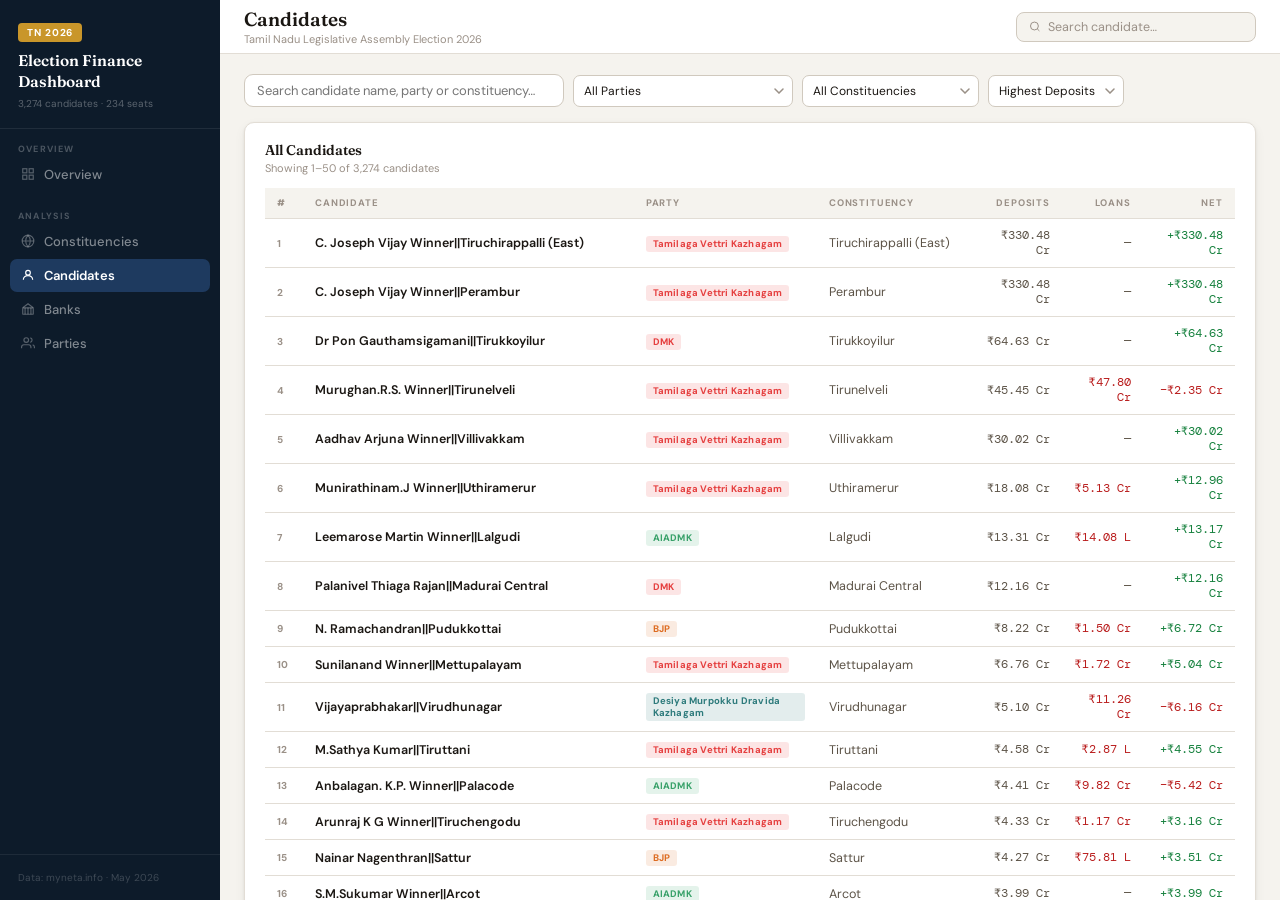
==== candidates.html @ c8b9c9ec "Add files via upload" ====
<!DOCTYPE html><html lang="en"><head><meta charset="UTF-8"><meta name="viewport" content="width=device-width,initial-scale=1.0">
<title>TN 2026 · Candidates</title>
<link rel="stylesheet" href="common.css">
<script src="data.js"></script><script src="common.js"></script>
</head><body>
<div class="app" id="app"></div>
<script>
const PAGE_SIZE=50;let curPage=0;let filtered=[];

function init(){
  const params=new URLSearchParams(location.search);
  document.getElementById('app').innerHTML=buildSidebar('candidates')+`
  <div class="main">
    ${buildTopbar('Candidates')}
    <div class="content">
      <div class="filter-bar">
        <input class="search-lg" id="q" placeholder="Search candidate name, party or constituency…" oninput="applyFilter()" style="width:320px;font-size:13px;padding:7px 12px">
        <select id="party-f" onchange="applyFilter()"><option value="">All Parties</option></select>
        <select id="const-f" onchange="applyFilter()"><option value="">All Constituencies</option></select>
        <select id="sort-f" onchange="applyFilter()">
          <option value="dep">Highest Deposits</option><option value="loan">Highest Loans</option>
          <option value="net_d">Best Net</option><option value="net_a">Worst Net</option><option value="name">Name A–Z</option>
        </select>
      </div>
      <div class="card">
        <div class="card-hd"><div><div class="card-title">All Candidates</div><div class="card-sub" id="count-lbl"></div></div></div>
        <div class="table-wrap">
          <table>
            <thead><tr>
              <th style="width:36px">#</th>
              <th>Candidate</th><th>Party</th><th>Constituency</th>
              <th style="text-align:right">Deposits</th><th style="text-align:right">Loans</th><th style="text-align:right">Net</th>
            </tr></thead>
            <tbody id="tbody"></tbody>
          </table>
        </div>
        <div class="pager"><span id="pager-info"></span><div class="pager-btns" id="pager-btns"></div></div>
      </div>
    </div>
  </div>`;

  // Populate filters
  const parties=[...new Set(TN.candidates.map(c=>c.party))].sort();
  const consts=[...new Set(TN.candidates.map(c=>c.constituency))].sort();
  document.getElementById('party-f').innerHTML+= parties.map(p=>`<option value="${escH(p)}">${escH(p)}</option>`).join('');
  document.getElementById('const-f').innerHTML+= consts.map(c=>`<option value="${escH(c)}">${escH(c)}</option>`).join('');

  // Handle URL query param
  const qp=params.get('q');
  if(qp){document.getElementById('q').value=qp;}
  const cp=params.get('constituency');
  if(cp){document.getElementById('const-f').value=cp;}

  applyFilter();
}

function applyFilter(){
  const q=(document.getElementById('q').value||'').toLowerCase();
  const pf=document.getElementById('party-f').value;
  const cf=document.getElementById('const-f').value;
  const sf=document.getElementById('sort-f').value;
  filtered=TN.candidates.filter(c=>
    (!q||(c.name.toLowerCase().includes(q)||c.party.toLowerCase().includes(q)||c.constituency.toLowerCase().includes(q)))&&
    (!pf||c.party===pf)&&(!cf||c.constituency===cf)
  );
  if(sf==='dep') filtered.sort((a,b)=>b.deposits-a.deposits);
  else if(sf==='loan') filtered.sort((a,b)=>b.loans-a.loans);
  else if(sf==='net_d') filtered.sort((a,b)=>b.net-a.net);
  else if(sf==='net_a') filtered.sort((a,b)=>a.net-b.net);
  else filtered.sort((a,b)=>a.name.localeCompare(b.name));
  curPage=0;renderTable();
}

function renderTable(){
  const start=curPage*PAGE_SIZE,end=start+PAGE_SIZE;
  const page=filtered.slice(start,end);
  document.getElementById('count-lbl').textContent=`Showing ${start+1}–${Math.min(end,filtered.length)} of ${filtered.length.toLocaleString()} candidates`;
  document.getElementById('tbody').innerHTML=page.map((c,i)=>`
    <tr onclick="window.location.href='candidate.html?key='+encodeURIComponent('${escJ(c.key)}')">
      <td class="rank-cell">${start+i+1}</td>
      <td class="name-cell">${escH(c.key)}</td>
      <td><span class="ppill" style="background:${partyColor(c.party)}22;color:${partyColor(c.party)}">${escH(c.party)}</span></td>
      <td style="color:var(--t2)">${escH(c.constituency)}</td>
      <td class="num">${fmt(c.deposits)}</td>
      <td class="num ${c.loans>0?'neg':''}">${c.loans>0?fmt(c.loans):'—'}</td>
      <td class="num ${c.net>=0?'pos':'neg'}">${c.net>=0?'+':''}${fmt(c.net)}</td>
    </tr>`).join('');
  // Pager
  const total=Math.ceil(filtered.length/PAGE_SIZE);
  document.getElementById('pager-info').textContent=`Page ${curPage+1} of ${total}`;
  let btns=`<button class="pg" onclick="goPage(${curPage-1})" ${curPage===0?'disabled':''}>‹ Prev</button>`;
  for(let p=Math.max(0,curPage-2);p<=Math.min(total-1,curPage+2);p++){
    btns+=`<button class="pg ${p===curPage?'cur':''}" onclick="goPage(${p})">${p+1}</button>`;
  }
  btns+=`<button class="pg" onclick="goPage(${curPage+1})" ${curPage>=total-1?'disabled':''}>Next ›</button>`;
  document.getElementById('pager-btns').innerHTML=btns;
}
function goPage(p){curPage=p;renderTable();document.querySelector('.content').scrollTo(0,0);}
function escH(s){return String(s||'').replace(/&/g,'&amp;').replace(/</g,'&lt;').replace(/>/g,'&gt;').replace(/"/g,'&quot;');}
function escJ(s){return String(s||'').replace(/\\/g,'\\\\').replace(/'/g,"\\'");}
init();
</script></body></html>
---- common.css ----
@import url('https://fonts.googleapis.com/css2?family=Fraunces:ital,wght@0,400;0,600;0,700;1,400&family=DM+Sans:wght@300;400;500;600;700&family=DM+Mono:wght@400;500&display=swap');
:root{--bg:#F5F3EE;--bg2:#EDEAE2;--sidebar:#0D1B2A;--sh:#162235;--sa:#1E3A5F;--card:#FFF;--border:#E2DDD5;--b2:#D0C9BE;--gold:#C9962A;--gl:#F5E6C3;--blue:#1D4ED8;--bl:#DBEAFE;--teal:#0D9488;--tl:#CCFBF1;--red:#B91C1C;--rl:#FEE2E2;--green:#15803D;--grl:#DCFCE7;--purple:#7C3AED;--pl:#EDE9FE;--text:#1A1612;--t2:#5C5347;--t3:#9A9087;--shadow:0 1px 3px rgba(0,0,0,.07),0 4px 12px rgba(0,0,0,.05);--r:10px;--sw:220px}
*{box-sizing:border-box;margin:0;padding:0}
html,body{height:100%;font-family:'DM Sans',sans-serif;background:var(--bg);color:var(--text);font-size:14px;overflow:hidden}
a{text-decoration:none;color:inherit}
.app{display:flex;height:100vh;overflow:hidden}
/* SIDEBAR */
.sidebar{width:var(--sw);min-width:var(--sw);background:var(--sidebar);display:flex;flex-direction:column;height:100vh;overflow-y:auto;z-index:100}
.sb-brand{padding:22px 18px 18px;border-bottom:1px solid rgba(255,255,255,.08)}
.sb-badge{display:inline-flex;align-items:center;background:var(--gold);color:#fff;font-size:10px;font-weight:700;letter-spacing:.09em;padding:3px 9px;border-radius:4px;margin-bottom:9px}
.sb-title{font-family:'Fraunces',serif;font-size:15.5px;font-weight:600;color:#fff;line-height:1.35;margin-bottom:4px}
.sb-sub{font-size:10px;color:rgba(255,255,255,.32)}
.sb-section{padding:14px 10px 4px}
.sb-label{font-size:9px;font-weight:700;letter-spacing:.13em;color:rgba(255,255,255,.26);padding:0 8px;margin-bottom:3px;text-transform:uppercase}
.nav-item{display:flex;align-items:center;gap:9px;padding:8px 11px;border-radius:7px;color:rgba(255,255,255,.48);font-size:13px;font-weight:500;transition:all .15s;margin-bottom:1px}
.nav-item:hover{background:var(--sh);color:rgba(255,255,255,.85)}
.nav-item.active{background:var(--sa);color:#fff;font-weight:600}
.nav-item svg{opacity:.65;flex-shrink:0}
.nav-item.active svg{opacity:1}
.sb-footer{margin-top:auto;padding:14px 18px;border-top:1px solid rgba(255,255,255,.07);font-size:10px;color:rgba(255,255,255,.2);line-height:1.7}
/* MAIN */
.main{flex:1;display:flex;flex-direction:column;overflow:hidden;height:100vh}
.topbar{background:var(--card);border-bottom:1px solid var(--border);padding:0 24px;height:54px;display:flex;align-items:center;justify-content:space-between;flex-shrink:0}
.page-title{font-family:'Fraunces',serif;font-size:19px;font-weight:600}
.page-sub{font-size:11px;color:var(--t3);margin-top:1px}
.search-wrap{display:flex;align-items:center;gap:7px;background:var(--bg);border:1px solid var(--b2);border-radius:8px;padding:6px 12px;width:240px;transition:border-color .2s}
.search-wrap:focus-within{border-color:var(--blue)}
.search-wrap input{border:none;background:transparent;outline:none;font-family:'DM Sans',sans-serif;font-size:12.5px;color:var(--text);width:100%}
.search-wrap input::placeholder{color:var(--t3)}
.content{flex:1;overflow-y:auto;padding:20px 24px 40px;scroll-behavior:smooth}
.content::-webkit-scrollbar{width:4px}
.content::-webkit-scrollbar-thumb{background:var(--b2);border-radius:3px}
/* STAT CARDS */
.stats-grid{display:grid;grid-template-columns:repeat(4,1fr);gap:13px;margin-bottom:16px}
.stat-card{background:var(--card);border:1px solid var(--border);border-radius:var(--r);padding:17px 19px;box-shadow:var(--shadow);position:relative;overflow:hidden}
.stat-card::before{content:'';position:absolute;top:0;left:0;right:0;height:3px}
.stat-card.blue::before{background:var(--blue)}.stat-card.red::before{background:var(--red)}.stat-card.teal::before{background:var(--teal)}.stat-card.gold::before{background:var(--gold)}.stat-card.green::before{background:var(--green)}.stat-card.purple::before{background:var(--purple)}
.s-label{font-size:9.5px;font-weight:700;letter-spacing:.1em;color:var(--t3);text-transform:uppercase;margin-bottom:7px}
.s-value{font-family:'Fraunces',serif;font-size:23px;font-weight:700;line-height:1;margin-bottom:7px}
.s-value.red{color:var(--red)}.s-value.green{color:var(--green)}
.s-meta{font-size:11px;color:var(--t3)}
/* CARD */
.card{background:var(--card);border:1px solid var(--border);border-radius:var(--r);padding:18px 20px;box-shadow:var(--shadow)}
.card-hd{display:flex;align-items:flex-start;justify-content:space-between;margin-bottom:13px}
.card-title{font-family:'Fraunces',serif;font-size:14px;font-weight:600}
.card-sub{font-size:11px;color:var(--t3);margin-top:2px}
/* BADGE */
.badge{font-size:9.5px;font-weight:700;padding:2px 8px;border-radius:20px;letter-spacing:.04em;white-space:nowrap}
.badge-blue{background:var(--bl);color:var(--blue)}.badge-red{background:var(--rl);color:var(--red)}.badge-gold{background:var(--gl);color:#92400E}.badge-teal{background:var(--tl);color:var(--teal)}.badge-green{background:var(--grl);color:var(--green)}.badge-purple{background:var(--pl);color:var(--purple)}
/* ALERT */
.alert{background:#FFF7ED;border:1px solid #FED7AA;border-left:3px solid var(--gold);border-radius:var(--r);padding:11px 15px;font-size:12.5px;color:#92400E;margin-bottom:16px;display:flex;align-items:center;gap:9px}
/* TABLE */
.table-wrap{overflow-x:auto}
table{width:100%;border-collapse:collapse}
thead th{font-size:9.5px;font-weight:700;letter-spacing:.09em;text-transform:uppercase;color:var(--t3);padding:9px 12px;background:var(--bg);border-bottom:1px solid var(--border);text-align:left;white-space:nowrap;cursor:pointer}
thead th:hover{color:var(--text)}
tbody tr{border-bottom:1px solid var(--border);transition:background .1s;cursor:pointer}
tbody tr:hover{background:#EFF6FF}
tbody tr:last-child{border-bottom:none}
tbody td{padding:9px 12px;font-size:12.5px;color:var(--t2)}
td.num{font-family:'DM Mono',monospace;font-size:11.5px;text-align:right}
td.pos{color:var(--green)}td.neg{color:var(--red)}
td.rank-cell{font-size:10px;color:var(--t3);font-weight:700;width:32px}
td.name-cell{font-weight:600;color:var(--text)}
.ppill{display:inline-block;font-size:9.5px;font-weight:700;padding:2px 7px;border-radius:3px;letter-spacing:.02em}
/* FILTER */
.filter-bar{display:flex;align-items:center;gap:9px;margin-bottom:15px;flex-wrap:wrap}
.filter-label{font-size:11px;font-weight:600;color:var(--t3);letter-spacing:.04em}
select{background:var(--card);border:1px solid var(--b2);border-radius:7px;padding:7px 28px 7px 10px;font-family:'DM Sans',sans-serif;font-size:12px;color:var(--text);outline:none;cursor:pointer;appearance:none;background-image:url("data:image/svg+xml,%3Csvg xmlns='http://www.w3.org/2000/svg' width='10' height='6' viewBox='0 0 10 6'%3E%3Cpath d='M1 1l4 4 4-4' stroke='%239A9087' stroke-width='1.5' fill='none' stroke-linecap='round'/%3E%3C/svg%3E");background-repeat:no-repeat;background-position:right 8px center;transition:border-color .2s;max-width:220px}
select:focus{border-color:var(--blue)}
.btn{padding:7px 13px;border-radius:7px;border:none;cursor:pointer;font-family:'DM Sans',sans-serif;font-size:12px;font-weight:600;transition:all .15s}
.btn-primary{background:var(--blue);color:#fff}.btn-primary:hover{background:#1a45c4}
.btn-ghost{background:transparent;border:1px solid var(--b2);color:var(--t2)}.btn-ghost:hover{background:var(--bg2)}
/* SEARCH */
.search-lg{width:100%;padding:11px 15px;border:1.5px solid var(--b2);border-radius:9px;font-family:'DM Sans',sans-serif;font-size:14px;background:var(--card);outline:none;transition:border-color .2s;color:var(--text)}
.search-lg:focus{border-color:var(--blue)}
/* GRIDS */
.g2{display:grid;grid-template-columns:1fr 1fr;gap:13px;margin-bottom:13px}
.g3{display:grid;grid-template-columns:1fr 1fr 1fr;gap:13px;margin-bottom:13px}
.g60{display:grid;grid-template-columns:3fr 2fr;gap:13px;margin-bottom:13px}
.mb{margin-bottom:13px}
/* BAR LIST */
.bar-list{display:flex;flex-direction:column;gap:7px}
.bar-item{display:flex;align-items:center;gap:8px;cursor:pointer;padding:4px 7px;border-radius:6px;transition:background .12s}
.bar-item:hover{background:var(--bg)}
.bar-name{font-size:11.5px;color:var(--t2);white-space:nowrap;overflow:hidden;text-overflow:ellipsis;flex:0 0 170px}
.bar-track{flex:1;background:var(--bg2);border-radius:3px;height:6px;overflow:hidden}
.bar-fill{height:100%;border-radius:3px;transition:width .5s ease}
.bar-fill.blue{background:var(--blue)}.bar-fill.red{background:var(--red)}
.bar-amt{width:68px;text-align:right;font-size:11px;font-family:'DM Mono',monospace;color:var(--t2);font-weight:500;flex-shrink:0}
/* MODAL */
.overlay{display:none;position:fixed;inset:0;background:rgba(10,15,25,.55);z-index:1000;align-items:center;justify-content:center;backdrop-filter:blur(2px)}
.overlay.open{display:flex}
.modal{background:var(--card);border-radius:14px;width:820px;max-width:94vw;max-height:88vh;display:flex;flex-direction:column;box-shadow:0 20px 60px rgba(0,0,0,.25);animation:mIn .2s ease}
@keyframes mIn{from{transform:translateY(12px) scale(.97);opacity:0}to{transform:translateY(0) scale(1);opacity:1}}
.modal-hd{padding:19px 23px 15px;border-bottom:1px solid var(--border);display:flex;align-items:flex-start;justify-content:space-between;flex-shrink:0}
.modal-title{font-family:'Fraunces',serif;font-size:17px;font-weight:600}
.modal-sub{font-size:11px;color:var(--t3);margin-top:2px}
.modal-x{width:28px;height:28px;display:flex;align-items:center;justify-content:center;border:none;background:var(--bg2);border-radius:50%;cursor:pointer;color:var(--t2);font-size:15px;transition:background .12s}
.modal-x:hover{background:var(--b2)}
.modal-body{overflow-y:auto;padding:16px 23px;flex:1}
.modal-body::-webkit-scrollbar{width:4px}
.modal-body::-webkit-scrollbar-thumb{background:var(--b2);border-radius:3px}
/* CONSTITUENCY GRID */
.const-grid{display:grid;grid-template-columns:repeat(auto-fill,minmax(185px,1fr));gap:10px}
.const-card{background:var(--card);border:1px solid var(--border);border-radius:var(--r);padding:13px 15px;cursor:pointer;transition:all .17s;box-shadow:var(--shadow)}
.const-card:hover{border-color:var(--blue);box-shadow:0 0 0 3px var(--bl),var(--shadow);transform:translateY(-1px)}
.const-name{font-weight:600;font-size:12px;color:var(--text);margin-bottom:8px;line-height:1.3}
.const-dep{font-family:'DM Mono',monospace;font-size:12.5px;font-weight:700;color:var(--blue)}
.const-loan{font-family:'DM Mono',monospace;font-size:11px;color:var(--red);margin-top:1px}
.const-footer{font-size:9.5px;color:var(--t3);margin-top:6px;padding-top:6px;border-top:1px solid var(--border);display:flex;justify-content:space-between}
/* CANDIDATE ROW */
.cand-row{display:flex;align-items:center;gap:11px;padding:11px 14px;border:1px solid var(--border);border-radius:8px;margin-bottom:8px;cursor:pointer;transition:all .14s;background:var(--card)}
.cand-row:hover{border-color:var(--blue);background:#F0F7FF}
.cand-avatar{width:35px;height:35px;border-radius:50%;display:flex;align-items:center;justify-content:center;font-family:'Fraunces',serif;font-size:13px;font-weight:700;color:#fff;flex-shrink:0}
.cand-info{flex:1;min-width:0}
.cand-name{font-weight:600;font-size:13px;color:var(--text)}
.cand-meta{font-size:11px;color:var(--t3);margin-top:1px;white-space:nowrap;overflow:hidden;text-overflow:ellipsis}
.cand-amt{margin-left:auto;text-align:right;flex-shrink:0}
.cand-dep{font-family:'DM Mono',monospace;font-size:12.5px;font-weight:700;color:var(--text)}
.cand-loan{font-family:'DM Mono',monospace;font-size:11px;color:var(--red);margin-top:1px}
/* BACK BTN */
.back-btn{display:inline-flex;align-items:center;gap:6px;padding:6px 13px;background:var(--bg2);border:1px solid var(--b2);border-radius:7px;font-size:12px;font-weight:500;color:var(--t2);cursor:pointer;margin-bottom:15px;transition:all .14s}
.back-btn:hover{background:var(--b2);color:var(--text)}
/* CANDIDATE DETAIL HEADER */
.cand-hero{background:var(--card);border:1px solid var(--border);border-radius:var(--r);padding:20px 22px;box-shadow:var(--shadow);margin-bottom:14px;display:flex;align-items:flex-start;gap:16px}
.hero-avatar{width:54px;height:54px;border-radius:50%;display:flex;align-items:center;justify-content:center;font-family:'Fraunces',serif;font-size:21px;font-weight:700;color:#fff;flex-shrink:0}
.hero-name{font-family:'Fraunces',serif;font-size:19px;font-weight:600;margin-bottom:4px}
.hero-meta{font-size:12px;color:var(--t2);line-height:1.6}
.hero-stats{margin-left:auto;display:flex;gap:20px;text-align:right}
.hero-stat-label{font-size:10px;font-weight:700;letter-spacing:.08em;color:var(--t3);text-transform:uppercase;margin-bottom:3px}
.hero-stat-val{font-family:'DM Mono',monospace;font-size:16px;font-weight:700}
/* ACC CARD */
.acc-card{border:1px solid var(--border);border-radius:8px;padding:12px 15px;margin-bottom:8px;transition:border-color .13s}
.acc-card:hover{border-color:var(--bl)}
.acc-bank{font-weight:600;font-size:13px;color:var(--text)}
.acc-meta{font-size:11px;color:var(--t3);margin-top:2px}
.acc-amount{font-family:'DM Mono',monospace;font-size:15px;font-weight:700;margin-top:6px}
.acc-amount.green{color:var(--green)}.acc-amount.red{color:var(--red)}
/* BANK CARD */
.bank-grid{display:grid;grid-template-columns:repeat(3,1fr);gap:12px;margin-bottom:16px}
.bank-card{background:var(--card);border:1px solid var(--border);border-radius:var(--r);padding:15px 17px;cursor:pointer;transition:all .17s;box-shadow:var(--shadow)}
.bank-card:hover{border-color:var(--blue);box-shadow:0 0 0 3px var(--bl);transform:translateY(-1px)}
.bank-name{font-weight:600;font-size:12.5px;color:var(--text);margin-bottom:10px;line-height:1.3;min-height:36px}
.bank-stats{display:flex;gap:12px}
.bstat{flex:1}.bstat-l{font-size:9px;font-weight:700;letter-spacing:.08em;color:var(--t3);text-transform:uppercase;margin-bottom:1px}
.bstat-v{font-family:'DM Mono',monospace;font-size:12px;font-weight:700}
.bstat-v.blue{color:var(--blue)}.bstat-v.red{color:var(--red)}
.bank-foot{display:flex;align-items:center;justify-content:space-between;margin-top:9px;padding-top:9px;border-top:1px solid var(--border);font-size:10px;color:var(--t3)}
.bank-link{font-size:10.5px;font-weight:700;color:var(--blue)}
/* LEGEND */
.legend{display:flex;flex-wrap:wrap;gap:5px 13px;margin-top:9px}
.legend-item{display:flex;align-items:center;gap:5px;font-size:11px;color:var(--t2)}
.ldot{width:7px;height:7px;border-radius:50%;flex-shrink:0}
/* SECTION HD */
.sec-hd{font-family:'Fraunces',serif;font-size:14px;font-weight:600;margin-bottom:10px;display:flex;align-items:center;gap:7px}
/* TABS */
.tabs{display:flex;gap:0;background:var(--bg2);border-radius:8px;padding:3px;margin-bottom:15px;width:fit-content}
.tab{padding:6px 16px;border-radius:6px;cursor:pointer;font-size:12.5px;font-weight:500;color:var(--t3);transition:all .13s}
.tab.active{background:var(--card);color:var(--text);font-weight:600;box-shadow:0 1px 4px rgba(0,0,0,.08)}
/* PAGINATION */
.pager{display:flex;align-items:center;justify-content:space-between;margin-top:13px;padding-top:13px;border-top:1px solid var(--border);font-size:12px;color:var(--t3)}
.pager-btns{display:flex;gap:5px}
.pg{padding:5px 11px;border-radius:6px;border:1px solid var(--b2);background:var(--card);cursor:pointer;font-size:11.5px;font-weight:500;color:var(--t2);transition:all .12s}
.pg:hover{background:var(--bg2)}.pg.cur{background:var(--blue);color:#fff;border-color:var(--blue)}.pg:disabled{opacity:.4;cursor:default}
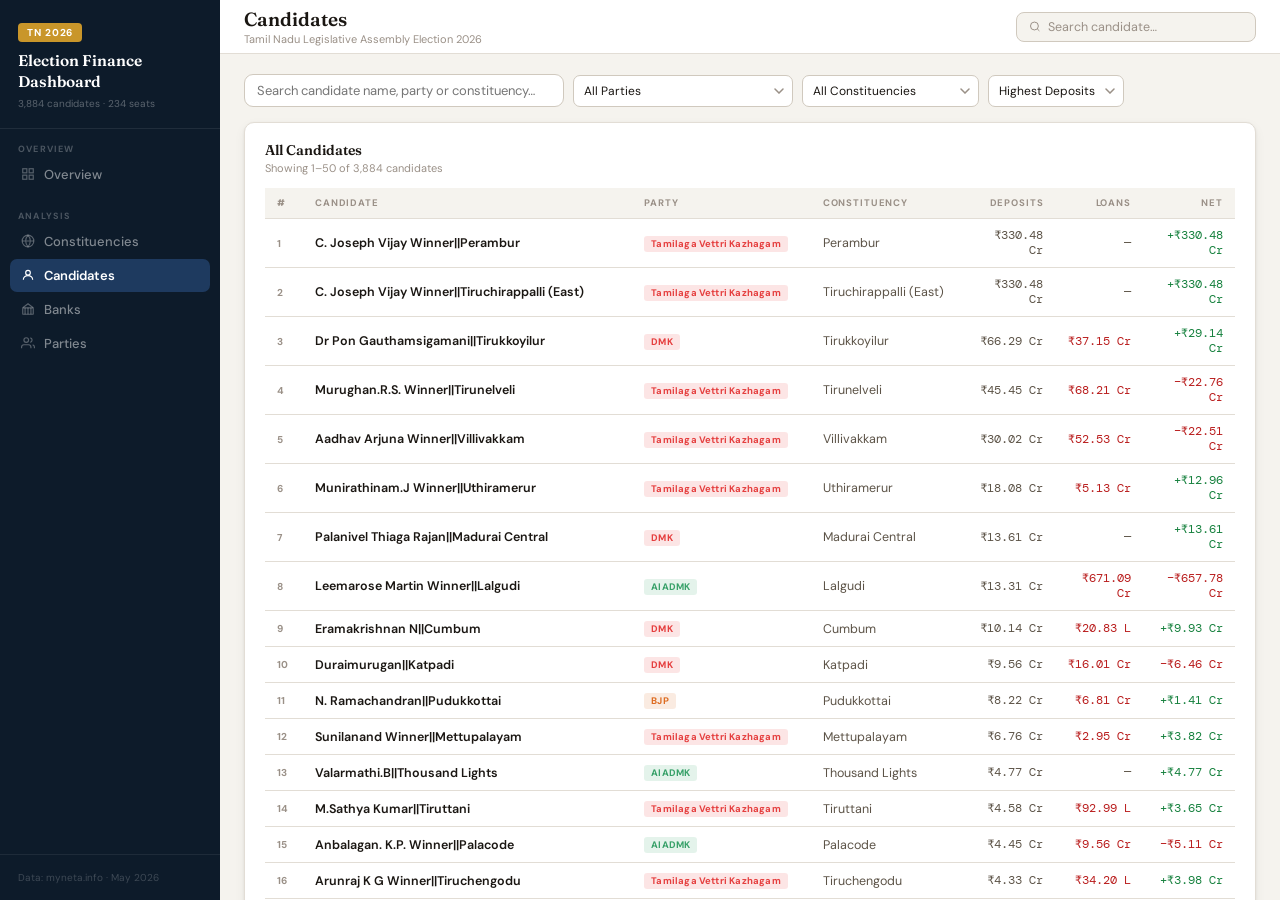
==== commit 61f69b3b: "Update candidate filtering criteria in candidates.html" ====
--- a/candidates.html
+++ b/candidates.html
@@ -60,7 +60,7 @@
   const cf=document.getElementById('const-f').value;
   const sf=document.getElementById('sort-f').value;
   filtered=TN.candidates.filter(c=>
-    (!q||(c.name.toLowerCase().includes(q)||c.party.toLowerCase().includes(q)||c.constituency.toLowerCase().includes(q)))&&
+    (!q||(c.key.toLowerCase().includes(q)||c.party.toLowerCase().includes(q)||c.constituency.toLowerCase().includes(q)))&&
     (!pf||c.party===pf)&&(!cf||c.constituency===cf)
   );
   if(sf==='dep') filtered.sort((a,b)=>b.deposits-a.deposits);
